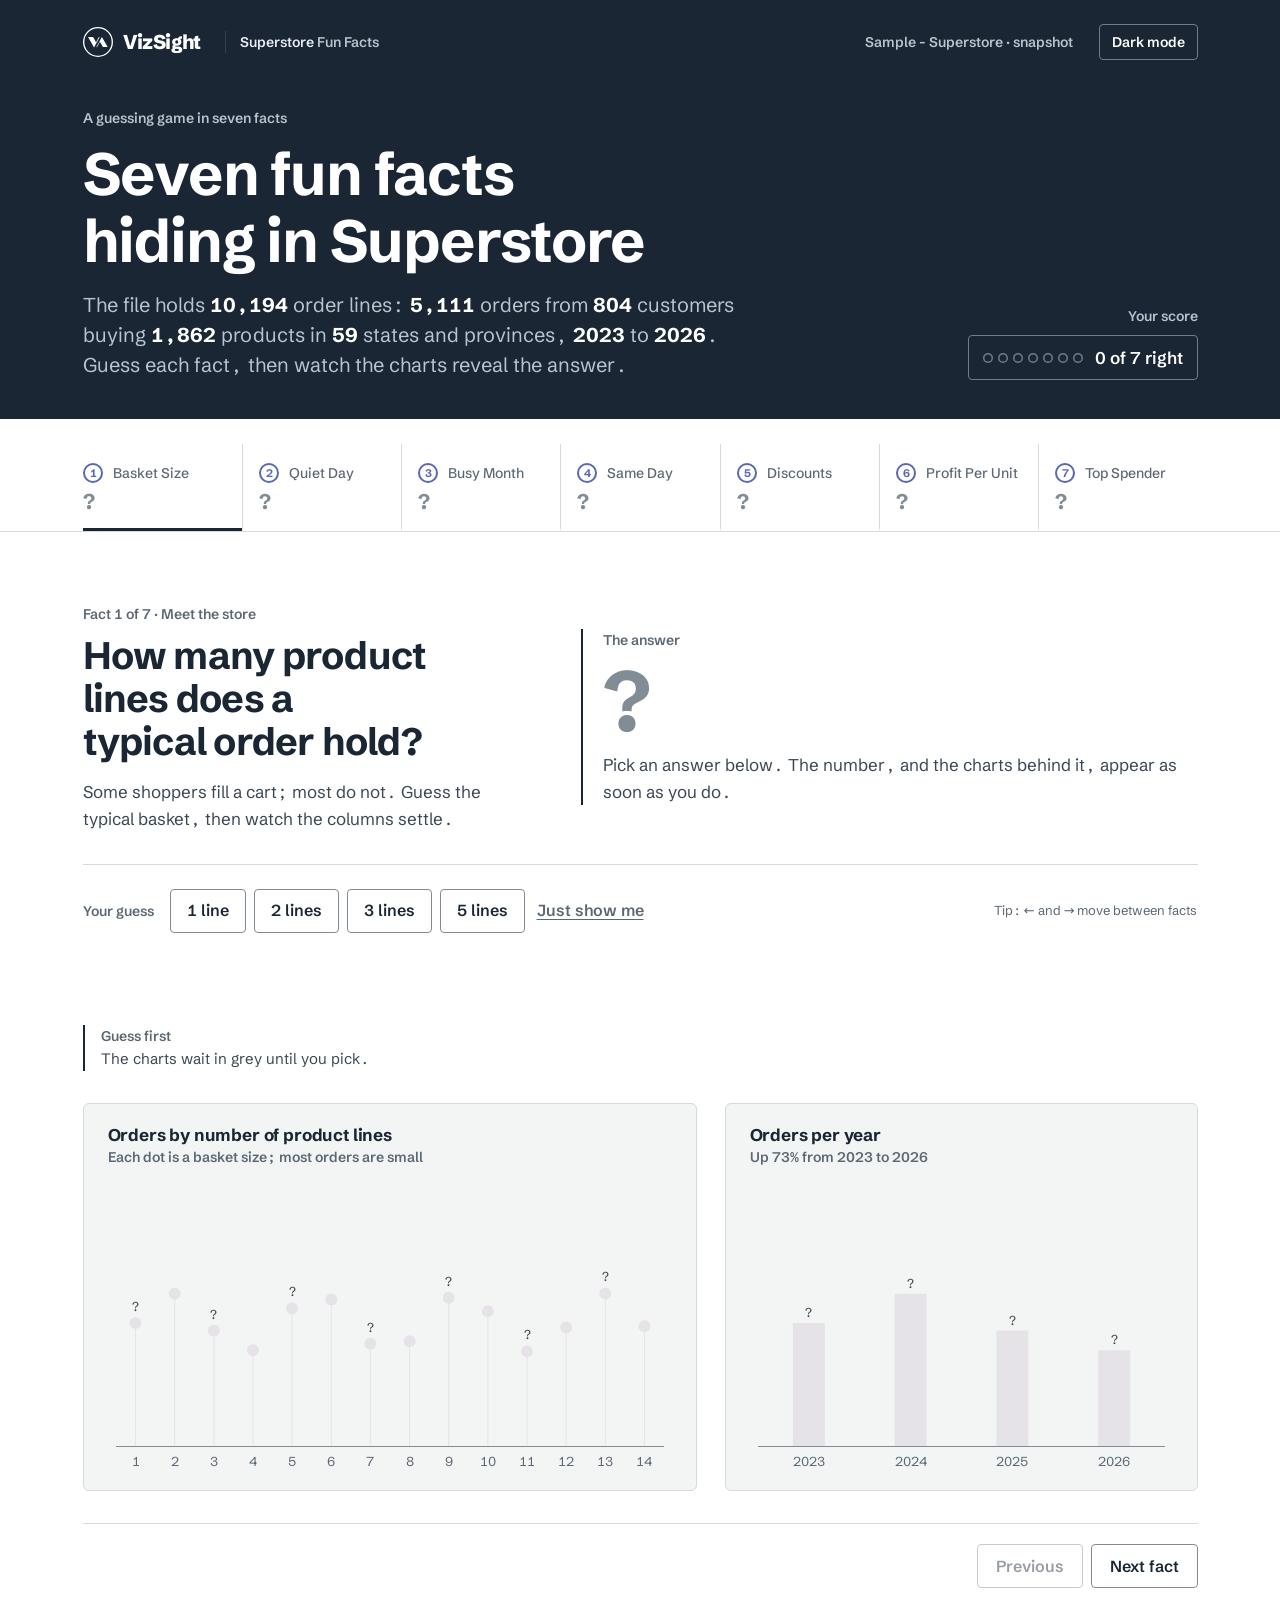
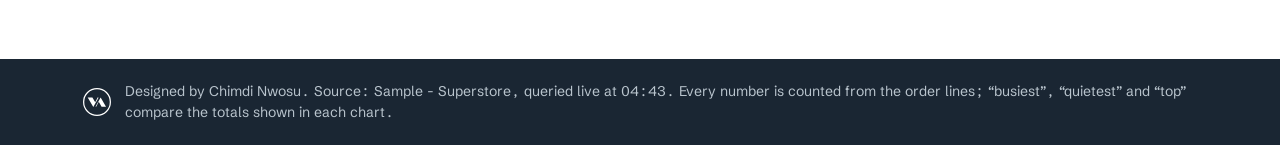
==== index.html @ 6e08bb54 "Add files via upload" ====
<!doctype html>
<html lang="en">
  <head>
    <meta charset="utf-8" />
    <meta name="viewport" content="width=device-width, initial-scale=1" />
    <title>Superstore Fun Facts</title>
    <link rel="stylesheet" href="src/styles.css" />
  </head>
  <body>
    <div id="app"></div>
    <!-- Static version for Tableau Public: data.js holds a snapshot of Sample - Superstore,
         and static-data.js answers the app's queries from it in place of the Tableau Extensions API. -->
    <script src="src/data.js"></script>
    <script src="src/static-data.js"></script>
    <script src="src/app.js"></script>
  </body>
</html>
---- src/styles.css ----
/* Superstore Fun Facts, VizSight Analytics data app design system v0.1 (tokens.css + DESIGN-SYSTEM.md). */
@font-face {
  font-family: "Schibsted Grotesk Variable";
  src: url("schibsted-grotesk-latin-wght-normal.woff2") format("woff2");
  font-weight: 400 900;
  font-style: normal;
  font-display: swap;
}

:root {
  /* chrome */
  --paper: #f3f5f4;
  --surface: #ffffff;
  --ink: #1a2633;
  --ink-2: #3a4754;
  --muted: #5b6773;
  --line: #d4dade;
  --line-strong: #828c95;
  --on-ink: #e9eef2;
  --on-ink-muted: #b9c4cd;
  --on-ink-rule: #33414e;
  --on-ink-line: #6f7d8a;

  /* data: Fieldnotes chart palette, Test 0.1. Positive stays the original green (confirmed), negative is the proposed #C45D51. */
  --data: #5868B2;          /* focus / highlighted mark: chart.state.focus */
  --data-soft: #BAC2E5;     /* comparison tint: indigo.03 */
  --data-neutral: #D9DBE2;  /* de-emphasized context: chart.state.deemphasized */
  --plan: #7B7D86;          /* chart.neutral: exactly on reference */
  --gridline: #E6E3E8;      /* chart.gridline */
  --placeholder: #E6E3E8;   /* pre-guess grey marks */
  --teal: #117a74;          /* positive / favorable: current green, kept */
  --negative: #C45D51;      /* negative / unfavorable: chart.semantic.negative */
  --redline: #3a4754;       /* variant: graphite annotation (system ink-2); burnt sienna #a8541f, orange #d9560b and magenta #c8235a were tried */

  /* kit categorical (assign by stable category ID: Alpha..Foxtrot = 01..06; first four are the core set) */
  --cat-01: #5868B2; --cat-02: #DE8555; --cat-03: #4698B8; --cat-04: #9B6BA8; --cat-05: #C96383; --cat-06: #687386;
  --mark-outline: #59606F;  /* needed around Apricot (2.77:1 on white) when its boundary matters */
  /* kit sequential, low to high */
  --seq-indigo-1: #F0F1FA; --seq-indigo-2: #D9DDF2; --seq-indigo-3: #BAC2E5; --seq-indigo-4: #8C99CF; --seq-indigo-5: #5868B2; --seq-indigo-6: #35437F;
  --seq-orchid-1: #F6EFF8; --seq-orchid-2: #E8D5ED; --seq-orchid-3: #D2B3DC; --seq-orchid-4: #B98BC6; --seq-orchid-5: #9B6BA8; --seq-orchid-6: #694773;
  /* kit signals */
  --signal-caution: #A66E12; --signal-critical: #A42F49;

  /* shape */
  --radius: 4px;
  --radius-sm: 3px;
  --radius-tag: 2px;
  --radius-board: 6px;
  --shadow-board: 0 30px 60px -40px rgba(26, 38, 51, .45);
  --wrap: 1200px;
  --gutter: clamp(1rem, 4vw, 2.5rem);
  --band: clamp(2.5rem, 5.5vw, 4.5rem);

  /* type */
  --font-sans: "Schibsted Grotesk Variable", ui-sans-serif, system-ui, sans-serif;
  --text-hero: clamp(2.5rem, 1.6rem + 3.8vw, 4.5rem);
  --text-heading: clamp(1.75rem, 1.4rem + 1.4vw, 2.25rem);
  --text-big-number: clamp(3rem, 2rem + 4vw, 5rem);
  --text-kpi: clamp(1.5rem, 1.1rem + 1.6vw, 2.6rem);

  /* chart roles read by app.js */
  --chart-accent: #5868B2;
  --chart-context: #D9DBE2;
  --chart-positive: #117a74;
  --chart-negative: #C45D51;
  --chart-placeholder: #E6E3E8;
  --app-ink: #1a2633;
  --app-ink-muted: #5b6773;
}

* { box-sizing: border-box; }

/* ---------- Dark theme: token overrides. Toggled by data-theme="dark" on <html>; app.js re-reads the chart tokens on switch. ---------- */
html[data-theme="dark"] {
  --paper: #1f2b38;
  --surface: #151e29;
  --ink: #eef2f5;
  --ink-2: #c9d2da;
  --muted: #9aa7b3;
  --line: #2f3d4b;
  --line-strong: #6f7d8a;
  --data: #8C99CF;
  --data-soft: #BAC2E5;
  --data-neutral: #3a4756;
  --plan: #9aa3ad;
  --gridline: #2f3d4b;
  --placeholder: #46566a;
  --teal: #3fb8ae;
  --negative: #e0796d;
  --mark-outline: #9aa7b3;
  color-scheme: dark;
}
html[data-theme="dark"] .hero { background: #0f1720; }
html[data-theme="dark"] .site-footer { background: #0f1720; color: var(--ink-2); }
html[data-theme="dark"] .site-footer b { color: var(--ink); }
html[data-theme="dark"] .brand-mark, html[data-theme="dark"] .site-footer img { filter: none; }
html[data-theme="dark"] .tile:hover { background: rgba(255, 255, 255, .06); }
html[data-theme="dark"] .tile-n { color: #0f1720; }
html[data-theme="dark"] .choice.right, html[data-theme="dark"] .seg button[aria-pressed="true"], html[data-theme="dark"] .btn.primary { color: #0f1720; }
html[data-theme="dark"] .btn.primary:hover:not([disabled]) { color: #0f1720; }
html[data-theme="dark"] .tip { background: #eef2f5; color: #1a2633; }
html[data-theme="dark"] .tip .tt, html[data-theme="dark"] .tip .tr span:last-child { color: #1a2633; }
html[data-theme="dark"] .tip .tr { color: #3a4754; }

/* Theme toggle sits at the right end of the hero brand bar */
.theme-toggle { margin-left: 16px; flex: none; display: inline-flex; align-items: center; gap: 8px; background: transparent; cursor: pointer;
  border: 1px solid var(--on-ink-line); border-radius: var(--radius); padding: 6px 12px; min-height: 32px; font-size: 14px; font-weight: 600; color: var(--hero-fg);
  transition: border-color 180ms ease-out; }
.theme-toggle:hover { border-color: var(--data); }
html[data-theme="dark"] .theme-toggle { color: #eef2f5; }
html, body {
  margin: 0;
  background: var(--paper);
  color: var(--ink-2);
  font-family: var(--font-sans);
  font-size: 17px;
  line-height: 1.6;
  font-variant-numeric: tabular-nums;
  -webkit-font-smoothing: antialiased;
}
#app { min-height: 100vh; display: flex; flex-direction: column; }
button { font: inherit; color: inherit; }
button:focus-visible { outline: 2px solid var(--data); outline-offset: 3px; }
b, strong { font-weight: 700; color: var(--ink); }
h1, h2 { text-wrap: balance; font-weight: 700; letter-spacing: -.02em; line-height: 1.12; margin: 0; }
p { text-wrap: pretty; }

.wrap { max-width: var(--wrap); margin: 0 auto; padding-left: var(--gutter); padding-right: var(--gutter); }

/* ---------- Eyebrow, labels ---------- */
.eyebrow { font-size: 14px; font-weight: 600; color: var(--muted); display: block; }
.eyebrow > span { display: none; }
.label { font-size: 14px; font-weight: 600; color: var(--muted); white-space: nowrap; }

/* ---------- Hero band (the one ink band) ---------- */
/* Hero: the one ink band, white text. --hero-fg is the strong text colour. On the lighter grey band the hero redefines the on-ink tokens locally (footer and tooltip keep the dark-band values). */
.hero { --hero-fg: #fff; background: var(--ink); color: var(--hero-fg); }
html[data-theme="dark"] .hero { --hero-fg: var(--ink); --on-ink: var(--ink); --on-ink-muted: var(--ink-2); --on-ink-rule: var(--line); --on-ink-line: var(--line-strong); }
.hero b { color: var(--hero-fg); }
.hero .eyebrow, .hero .label { color: var(--on-ink-muted); }
.brand { display: flex; align-items: center; gap: 10px; padding-top: 24px; padding-bottom: 8px; }
.brand-mark { width: 30px; height: 30px; display: block; }
.brand-name { font-size: 20px; font-weight: 800; letter-spacing: -.03em; color: var(--hero-fg); }
.brand-rule { display: none; }
.brand-app { font-size: 14px; font-weight: 600; color: var(--on-ink-muted); margin-left: 14px; padding-left: 14px; border-left: 1px solid var(--on-ink-rule); white-space: nowrap; }
.brand-app b { color: var(--on-ink); font-weight: 600; }
.brand-space { flex: 1; }
.brand-source { font-size: 14px; font-weight: 600; color: var(--on-ink-muted); white-space: nowrap; }

.top { padding-top: clamp(1.5rem, 3vw, 2.5rem); padding-bottom: clamp(1.5rem, 3vw, 2.5rem); }
.top-row { display: flex; align-items: flex-end; justify-content: space-between; gap: 48px; }
.top-row > div:first-child { flex: 1 1 auto; min-width: 0; }
.top h1 { font-size: clamp(2.25rem, 1.2rem + 3.2vw, 3.5rem); max-width: none; text-wrap: balance; color: var(--hero-fg); margin: 12px 0 16px; }
.intro { margin: 0; font-size: 20px; line-height: 1.5; color: var(--on-ink-muted); max-width: 40rem; }
.score { display: grid; gap: 8px; justify-items: end; flex: none; }
.score-row { display: flex; align-items: center; gap: 12px; border: 1px solid var(--on-ink-line); border-radius: var(--radius);
  padding: 8px 14px; font-weight: 600; color: var(--hero-fg); white-space: nowrap; }
.score-dots { display: inline-flex; gap: 5px; }
.score-dots i { width: 10px; height: 10px; border-radius: 50%; background: transparent; box-shadow: inset 0 0 0 1.5px var(--on-ink-line);
  transition: background-color 180ms ease-out; }
.score-dots i.got, .score-dots i.miss { background: #fff; box-shadow: none; }
.score-row.pop { animation: pop 420ms ease-out; }
@keyframes pop { 40% { transform: scale(1.06); } }

/* Fact tiles: KPI row on the white surface, below the hero, dividers between */
.tiles-band { background: var(--surface); padding-top: clamp(1rem, 2vw, 1.5rem); border-bottom: 1px solid var(--line); }
.tiles { display: grid; grid-template-columns: repeat(7, minmax(0, 1fr)); }
.tile { display: flex; flex-direction: column; gap: 6px; text-align: left; background: transparent; border: 0;
  border-left: 1px solid var(--line); border-bottom: 3px solid transparent; padding: 18px 16px 14px; cursor: pointer;
  transition: background-color 180ms ease-out, border-color 180ms ease-out; }
.tile:first-child { border-left: 0; padding-left: 0; }
.tile:hover { background: rgba(26, 38, 51, .05); }
.tile[aria-current="step"] { border-bottom-color: var(--ink); }
.tile-head { display: flex; align-items: center; gap: 8px; }
/* Redline marker (numbered list that is not a table): solid disc, white number, 16% halo. Scaled down from 26px to 20px. */
.tile-n { display: inline-grid; place-items: center; width: 20px; height: 20px; border-radius: 50%; flex: none;
  background: var(--data); color: #fff; font-size: 11px; font-weight: 700; line-height: 1; box-shadow: 0 0 0 3px #5868b229; margin-right: 2px;
  animation: markerPop 350ms cubic-bezier(.2, .8, .3, 1.3) both; }
/* Entrance: pop in once (scale .3 to 1, opacity 0 to 1, 350ms), 220ms apart in reading order */
.tile:nth-child(1) .tile-n { animation-delay: 0ms; }
.tile:nth-child(2) .tile-n { animation-delay: 220ms; }
.tile:nth-child(3) .tile-n { animation-delay: 440ms; }
.tile:nth-child(4) .tile-n { animation-delay: 660ms; }
.tile:nth-child(5) .tile-n { animation-delay: 880ms; }
.tile:nth-child(6) .tile-n { animation-delay: 1100ms; }
.tile:nth-child(7) .tile-n { animation-delay: 1320ms; }
@keyframes markerPop { from { transform: scale(.3); opacity: 0; } to { transform: scale(1); opacity: 1; } }
.tiles.settled .tile-n { animation: none; }
/* answered / not yet: an open ring with the number for facts not yet guessed, a solid disc with a tick once answered */
.tile:not(.done) .tile-n { background: transparent; color: var(--data); box-shadow: inset 0 0 0 2px var(--data); }
.tile:not(.done) .tile-name { color: var(--muted); font-weight: 500; }
.tile.done .tile-name { color: var(--ink); font-weight: 700; }
.tile.done .tile-n { box-shadow: 0 0 0 3px #5868b240; }
.tile.done[data-tone="pos"] .tile-n { background: var(--teal); box-shadow: 0 0 0 3px #117a7433; }
.tile.done[data-tone="neg"] .tile-n { background: var(--negative); box-shadow: 0 0 0 3px #c45d5133; }
html[data-theme="dark"] .tile:not(.done) .tile-n { color: #8f9ce0; box-shadow: inset 0 0 0 2px #8f9ce0; }
.kbd-hint { margin-left: auto; font-size: 13px; color: var(--muted); align-self: center; }
.score .skip { font-size: 14px; padding: 4px 4px; color: var(--on-ink-muted); }
.score .skip:hover { color: #fff; }
.tile-name { font-size: 14px; font-weight: 600; color: var(--muted); white-space: nowrap; overflow: hidden; text-overflow: ellipsis; }
/* KPI value never wraps and never leaves its cell: size it from the tile's own width (container query), not the viewport.
   The longest answers ("Wednesday", "−$1,981", "September") are about 9 characters, so 15cqw keeps them inside the padded cell. */
.tile { container-type: inline-size; }
.tile-big { font-size: clamp(1.25rem, 15cqw, 2.6rem); font-weight: 700; line-height: 1.1; color: var(--ink); white-space: nowrap; max-width: 100%;
  transform-origin: 50% 60%; }
.tile-big.hidden { color: var(--line-strong); }
.tile-big.flip { animation: flip 600ms cubic-bezier(.2, .7, .2, 1); }
@keyframes flip { from { transform: rotateX(90deg); opacity: 0; } to { transform: none; opacity: 1; } }
/* Signed numbers on light bands: teal / negative with an arrow cue */
.pos { color: var(--teal); }
.neg { color: var(--negative); }

/* ---------- Bands ---------- */
.body { background: var(--surface); padding-top: var(--band); padding-bottom: var(--band); }
.card { animation: none; }
.card.enter-next { animation: enterNext 450ms cubic-bezier(.2, .7, .2, 1); }
.card.enter-prev { animation: enterPrev 450ms cubic-bezier(.2, .7, .2, 1); }
@keyframes enterNext { from { opacity: .35; transform: translateY(16px); } to { opacity: 1; transform: none; } }
@keyframes enterPrev { from { opacity: .35; transform: translateY(16px); } to { opacity: 1; transform: none; } }

/* Finding band: text 5fr, finding number + chart 7fr */
.head { display: grid; grid-template-columns: minmax(0, 5fr) minmax(0, 7fr); gap: clamp(2rem, 4.5vw, 4.5rem); align-items: center; }
.card h2 { font-size: var(--text-heading); max-width: 24ch; margin: 10px 0 14px; color: var(--ink); }
.swap { animation: swap 450ms cubic-bezier(.2, .7, .2, 1); }
@keyframes swap { from { opacity: .35; transform: translateY(8px); } to { opacity: 1; transform: none; } }
.lede { margin: 0; font-size: 17px; line-height: 1.6; color: var(--ink-2); max-width: 36rem; }

.finding { border-left: 2px solid var(--ink); padding-left: 20px; min-height: 0; }
.finding .v { font-size: var(--text-big-number); font-weight: 700; line-height: 1.05; letter-spacing: -.02em; margin: 4px 0 6px;
  white-space: nowrap; color: var(--data); }
.finding .v.hidden { color: var(--line-strong); }
.finding .v.pos { color: var(--teal); }
.finding .v.neg { color: var(--negative); }
.finding .c { font-size: 17px; color: var(--ink-2); margin: 0; max-width: 36rem; }
.finding .why { margin: 14px 0 0; padding-top: 12px; border-top: 1px solid var(--line); font-size: 15px; color: var(--ink-2); }
.finding .why .label { display: block; margin-bottom: 2px; font-size: 14px; }

/* Quiz row: ghost choice buttons, selected in ink */
.quiz { display: grid; grid-template-columns: minmax(0, 1fr); gap: 12px; margin-top: 32px; padding-top: 24px; border-top: 1px solid var(--line); }
.qrow { display: flex; flex-wrap: wrap; align-items: center; gap: 8px; }
.qrow .label { margin-right: 8px; }
.choice { background: transparent; color: var(--ink); border: 1.5px solid var(--line-strong); border-radius: var(--radius);
  padding: 8px 16px; min-height: 40px; font-size: 16px; font-weight: 600; cursor: pointer; white-space: nowrap;
  transition: border-color 180ms ease-out, background-color 180ms ease-out, color 180ms ease-out, opacity 180ms ease-out; }
.choice:hover:not([disabled]) { border-color: var(--data); color: var(--data); }
.choice[disabled] { cursor: default; }
.choice.right { background: var(--ink); border-color: var(--ink); color: #fff; }
.choice.right .tick { margin-left: 6px; font-weight: 700; }
.choice.wrong { border-color: var(--negative); color: var(--negative); text-decoration: line-through; }
.choice.faded { opacity: .5; }
.skip { border: 0; background: none; padding: 8px 4px; font-size: 16px; font-weight: 600; color: var(--muted); cursor: pointer;
  text-decoration: underline; text-underline-offset: 3px; white-space: nowrap; }
.skip:hover { color: var(--data); }
.verdict { margin: 0; font-size: 15px; color: var(--ink-2); display: flex; align-items: center; gap: 10px; }
.verdict.in { animation: swap 400ms cubic-bezier(.2, .7, .2, 1); }
/* Finding tag: outlined, 1px in its own colour, 2px radius */
.badge { display: inline-flex; align-items: center; border-radius: var(--radius-tag); padding: 1px 8px; font-size: 12px; font-weight: 600;
  white-space: nowrap; flex: none; background: transparent; }
.badge.right { border: 1px solid var(--teal); color: var(--teal); }
.badge.miss { border: 1px solid var(--negative); color: var(--negative); }

/* Controls row */
.controls { display: grid; grid-template-columns: minmax(0, 1fr); gap: 16px; margin-top: 24px; }
.ctl { display: flex; align-items: center; gap: 20px; flex-wrap: wrap; min-height: 40px; }
.seg { display: inline-flex; flex-wrap: wrap; gap: 8px; }
.seg button { background: transparent; border: 1.5px solid var(--line-strong); border-radius: var(--radius); padding: 6px 14px; min-height: 36px;
  font-size: 15px; font-weight: 600; color: var(--ink); cursor: pointer; white-space: nowrap;
  transition: color 180ms ease-out, border-color 180ms ease-out, background-color 180ms ease-out; }
.seg button:hover { border-color: var(--data); color: var(--data); }
.seg button[aria-pressed="true"] { background: var(--ink); border-color: var(--ink); color: #fff; }
.ctl-note { font-size: 15px; color: var(--ink-2); }
.hint { margin: 0; font-size: 15px; color: var(--ink-2); border-left: 2px solid var(--ink); padding-left: 16px; max-width: 44rem; }
.hint .label { display: block; margin-bottom: 0; font-size: 14px; }

/* Chart cards: paper on a surface band, 1px line, 6px radius, no shadow */
.charts { display: flex; gap: 28px; margin-top: 32px; align-items: flex-start; }
.chart { flex: none; min-width: 0; background: var(--paper); border: 1px solid var(--line); border-radius: var(--radius-board); padding: 20px 24px 16px; }
.chart .ctitle { font-size: 17px; font-weight: 700; letter-spacing: -.01em; color: var(--ink); margin: 0; white-space: nowrap; line-height: 1.3; }
.chart .csub { font-size: 14px; font-weight: 600; color: var(--muted); margin: 2px 0 10px; white-space: nowrap; line-height: 1.3; }
.chart svg { display: block; overflow: visible; font-family: var(--font-sans); }
.chart svg text { font-size: 13px; font-weight: 400; fill: var(--muted); font-variant-numeric: tabular-nums; }
.chart svg text.name { fill: var(--muted); }
.chart svg text.vlab { fill: var(--ink-2); paint-order: stroke; stroke: var(--paper); stroke-width: 4px; stroke-linejoin: round; }
.chart svg .gridline { stroke: var(--gridline); stroke-width: 1; shape-rendering: crispEdges; }
.chart svg .zeroline { stroke: var(--line-strong); stroke-width: 1; shape-rendering: crispEdges; }
.chart svg .hit { fill: transparent; }
.chart svg .mark { transition: opacity 150ms ease-out; }
.chart svg g:hover > .mark { opacity: .8; }
.chart svg .fade-in { animation: fadeIn 400ms ease-out; }
@keyframes fadeIn { from { opacity: 0; } to { opacity: 1; } }
.legend { display: flex; gap: 16px; font-size: 13px; color: var(--muted); margin: 0 0 6px; white-space: nowrap; }
.legend span { display: inline-flex; align-items: center; gap: 6px; }
.legend i { width: 10px; height: 10px; border-radius: 2px; display: inline-block; }

/* Navigation row */
.footer { display: flex; justify-content: space-between; align-items: center; gap: 12px; border-top: 1px solid var(--line);
  margin-top: 32px; padding-top: 20px; font-size: 14px; color: var(--muted); }
.navbtns { display: flex; gap: 8px; }
.btn { font: 600 16px/1 var(--font-sans); border-radius: var(--radius); padding: 12px 18px; min-height: 44px; cursor: pointer;
  border: 1.5px solid var(--line-strong); background: transparent; color: var(--ink); white-space: nowrap;
  transition: background-color 180ms ease-out, border-color 180ms ease-out, color 180ms ease-out; }
.btn:hover:not([disabled]) { border-color: var(--data); color: var(--data); }
.btn.primary { background: var(--ink); border-color: var(--ink); color: #fff; }
.btn.primary:hover:not([disabled]) { background: var(--data); border-color: var(--data); color: #fff; }
.btn[disabled] { opacity: .45; cursor: not-allowed; }

/* Source and method footer (ink band, white mark) */
/* Footer matches the hero: ink band, white mark, white text */
.site-footer { background: var(--ink); color: var(--on-ink-muted); margin-top: auto; }
.site-footer .wrap { display: flex; align-items: center; gap: 14px; padding-top: 22px; padding-bottom: 22px; font-size: 14px; line-height: 1.5; }
.site-footer img { width: 28px; height: 28px; flex: none; }
.site-footer b { color: #fff; }

/* Tooltip: ink fill, white text, 4px radius, max 260px */
.tip { position: fixed; z-index: 20; pointer-events: none; background: var(--ink); border-radius: var(--radius); padding: 10px 12px;
  font-size: 13px; line-height: 1.45; color: #fff; min-width: 160px; max-width: 260px; opacity: 0; transition: opacity 150ms ease-out; }
.tip.on { opacity: 1; }
.tip .tt { color: #fff; font-size: 13px; font-weight: 700; margin-bottom: 4px; }
.tip .tr { display: flex; justify-content: space-between; gap: 16px; color: var(--on-ink-muted); }
.tip .tr span:last-child { color: #fff; font-variant-numeric: tabular-nums; }

/* Loading and errors: ink text on surface, 2px line-strong left rule (never data colours) */
.loading { padding: 80px 32px; text-align: center; color: var(--ink-2); font-size: 17px; }
.loading .bars { display: inline-flex; gap: 6px; align-items: flex-end; height: 40px; margin-bottom: 14px; }
.loading .bars i { width: 10px; background: var(--data-neutral); animation: grow 900ms ease-out infinite alternate; }
.loading .bars i:nth-child(2) { animation-delay: .15s; } .loading .bars i:nth-child(3) { animation-delay: .3s; } .loading .bars i:nth-child(4) { animation-delay: .45s; }
@keyframes grow { from { height: 10px; } to { height: 40px; } }
.error { margin: 24px var(--gutter); padding: 12px 16px; background: var(--surface); border-left: 2px solid var(--line-strong); color: var(--ink); font-size: 15px; }
.error b { display: block; margin-bottom: 2px; }

@media (max-width: 1100px) { .tiles { grid-template-columns: repeat(4, minmax(0, 1fr)); } .tile:nth-child(4n+1) { border-left: 0; padding-left: 0; } }
@media (max-width: 860px) {
  .head { grid-template-columns: minmax(0, 1fr); gap: 24px; }
  .charts { flex-direction: column; }
  .top-row { flex-direction: column; align-items: flex-start; gap: 20px; }
  .score { justify-items: start; }
}
@media (max-width: 520px) { .tiles { grid-template-columns: repeat(2, minmax(0, 1fr)); } .tile:nth-child(odd) { border-left: 0; padding-left: 0; } }
html.still *, html.still *::before, html.still *::after { animation: none !important; transition: none !important; }
@media (prefers-reduced-motion: reduce) {
  *, *::before, *::after { animation: none !important; transition: none !important; }
}
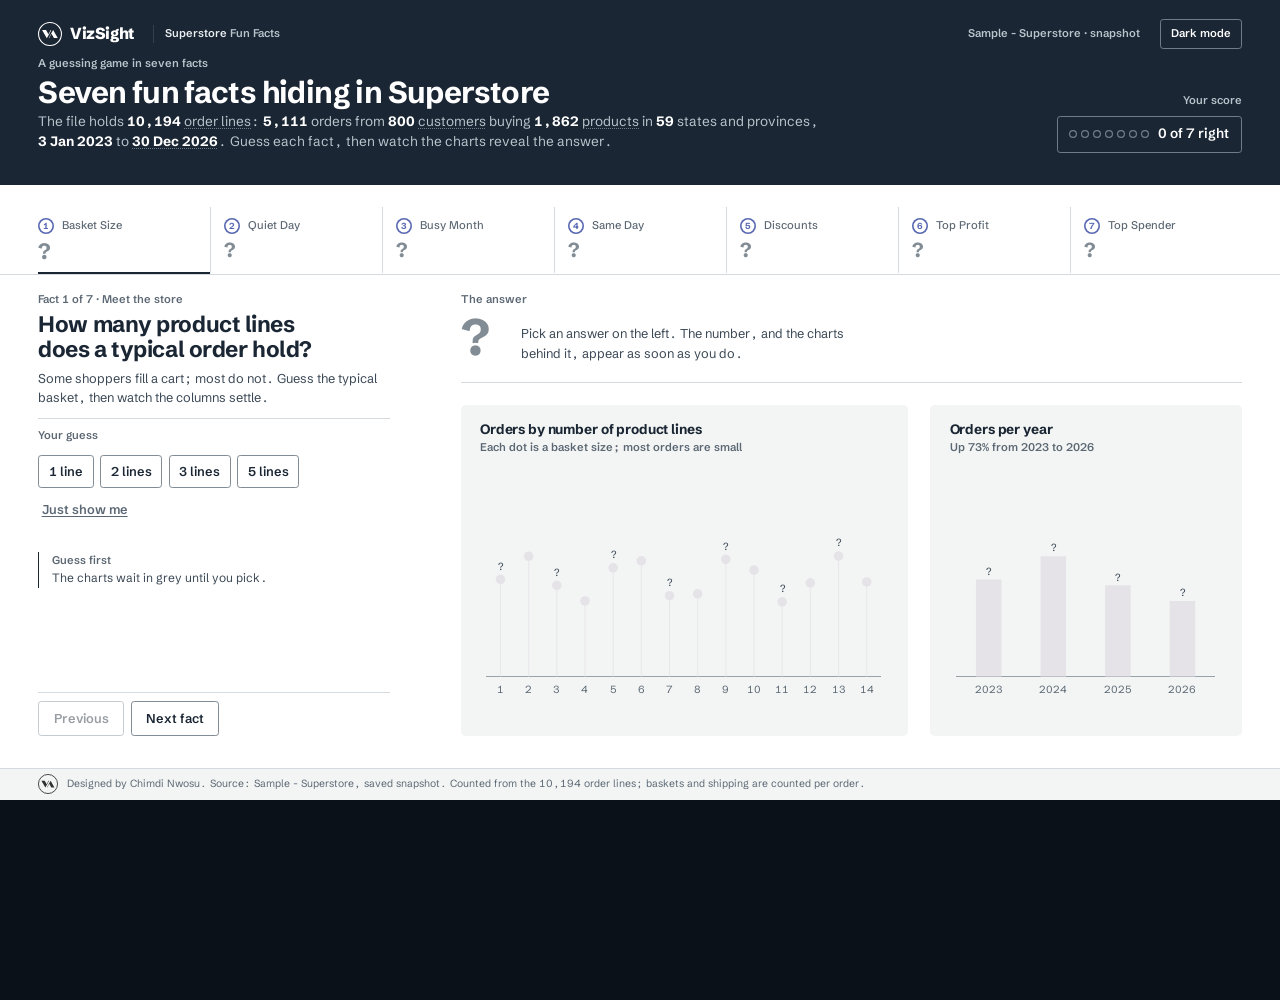
==== commit 03ca24a1: "Make the landscape (1600 x 1000) version the main page The landscape build is now at the site root. " ====
--- a/index.html
+++ b/index.html
@@ -5,11 +5,24 @@
     <meta name="viewport" content="width=device-width, initial-scale=1" />
     <title>Superstore Fun Facts</title>
     <link rel="stylesheet" href="src/styles.css" />
+    <link rel="stylesheet" href="src/landscape.css" />
+    <style>
+      /* Built for a 1600 x 1000 Tableau web page object. In any other window the canvas shrinks to fit. */
+      html, body { margin: 0; background: #0b1118; }
+      #app { width: 1600px; height: 1000px; min-height: 0; }
+    </style>
   </head>
   <body>
     <div id="app"></div>
+    <script>
+      (function () {
+        function fit() { var s = Math.min(1, window.innerWidth / 1600, window.innerHeight / 1000); document.body.style.zoom = s; }
+        window.addEventListener('resize', fit); fit();
+      })();
+    </script>
     <!-- Static version for Tableau Public: data.js holds a snapshot of Sample - Superstore,
-         and static-data.js answers the app's queries from it in place of the Tableau Extensions API. -->
+         and static-data.js answers the app's queries from it in place of the Tableau Extensions API.
+         The portrait version (1200 x 2000) lives in portrait/. -->
     <script src="src/data.js"></script>
     <script src="src/static-data.js"></script>
     <script src="src/app.js"></script>
--- a/src/styles.css
+++ b/src/styles.css
@@ -29,7 +29,7 @@
   --gridline: #E6E3E8;      /* chart.gridline */
   --placeholder: #E6E3E8;   /* pre-guess grey marks */
   --teal: #117a74;          /* positive / favorable: current green, kept */
-  --negative: #C45D51;      /* negative / unfavorable: chart.semantic.negative */
+  --negative: #DB6A93;      /* negative: soft pink, a lighter cousin of the redline magenta so annotations stay distinct (3.2:1: marks and numbers 24px+ only) */
   --redline: #3a4754;       /* variant: graphite annotation (system ink-2); burnt sienna #a8541f, orange #d9560b and magenta #c8235a were tried */
 
   /* kit categorical (assign by stable category ID: Alpha..Foxtrot = 01..06; first four are the core set) */
@@ -62,7 +62,7 @@
   --chart-accent: #5868B2;
   --chart-context: #D9DBE2;
   --chart-positive: #117a74;
-  --chart-negative: #C45D51;
+  --chart-negative: #DB6A93;
   --chart-placeholder: #E6E3E8;
   --app-ink: #1a2633;
   --app-ink-muted: #5b6773;
@@ -74,7 +74,7 @@
 html[data-theme="dark"] {
   --paper: #1f2b38;
   --surface: #151e29;
-  --ink: #eef2f5;
+  --ink: #e3e8ec; /* softened from #eef2f5 so big headings do not glare on the dark surface */
   --ink-2: #c9d2da;
   --muted: #9aa7b3;
   --line: #2f3d4b;
@@ -86,7 +86,7 @@
   --gridline: #2f3d4b;
   --placeholder: #46566a;
   --teal: #3fb8ae;
-  --negative: #e0796d;
+  --negative: #F08DB2;      /* dark-mode soft pink (7.3:1 on surface) */
   --mark-outline: #9aa7b3;
   color-scheme: dark;
 }
@@ -97,6 +97,7 @@
 html[data-theme="dark"] .tile:hover { background: rgba(255, 255, 255, .06); }
 html[data-theme="dark"] .tile-n { color: #0f1720; }
 html[data-theme="dark"] .choice.right, html[data-theme="dark"] .seg button[aria-pressed="true"], html[data-theme="dark"] .btn.primary { color: #0f1720; }
+html[data-theme="dark"] .choice.right, html[data-theme="dark"] .seg button[aria-pressed="true"], html[data-theme="dark"] .btn.primary { background: #c5ced6; border-color: #c5ced6; } /* filled controls a step greyer than text: a large white block glares more than letters do */
 html[data-theme="dark"] .btn.primary:hover:not([disabled]) { color: #0f1720; }
 html[data-theme="dark"] .tip { background: #eef2f5; color: #1a2633; }
 html[data-theme="dark"] .tip .tt, html[data-theme="dark"] .tip .tr span:last-child { color: #1a2633; }
@@ -192,7 +193,7 @@
 .tile.done .tile-name { color: var(--ink); font-weight: 700; }
 .tile.done .tile-n { box-shadow: 0 0 0 3px #5868b240; }
 .tile.done[data-tone="pos"] .tile-n { background: var(--teal); box-shadow: 0 0 0 3px #117a7433; }
-.tile.done[data-tone="neg"] .tile-n { background: var(--negative); box-shadow: 0 0 0 3px #c45d5133; }
+.tile.done[data-tone="neg"] .tile-n { background: var(--negative); box-shadow: 0 0 0 3px #db6a9333; }
 html[data-theme="dark"] .tile:not(.done) .tile-n { color: #8f9ce0; box-shadow: inset 0 0 0 2px #8f9ce0; }
 .kbd-hint { margin-left: auto; font-size: 13px; color: var(--muted); align-self: center; }
 .score .skip { font-size: 14px; padding: 4px 4px; color: var(--on-ink-muted); }
@@ -209,6 +210,11 @@
 /* Signed numbers on light bands: teal / negative with an arrow cue */
 .pos { color: var(--teal); }
 .neg { color: var(--negative); }
+/* Soft pink is under 4.5:1, so negative numbers in running text stay ink and only the arrow wears the pink.
+   Headlines (24px and up) can wear it, as can the tile values and the big finding number. */
+b.neg { color: var(--ink); }
+b.neg .arr { color: var(--negative); }
+.card h2 b.neg { color: var(--negative); }
 
 /* ---------- Bands ---------- */
 .body { background: var(--surface); padding-top: var(--band); padding-bottom: var(--band); }
@@ -246,7 +252,7 @@
 .choice[disabled] { cursor: default; }
 .choice.right { background: var(--ink); border-color: var(--ink); color: #fff; }
 .choice.right .tick { margin-left: 6px; font-weight: 700; }
-.choice.wrong { border-color: var(--negative); color: var(--negative); text-decoration: line-through; }
+.choice.wrong { border-color: var(--negative); color: var(--ink-2); text-decoration: line-through; text-decoration-color: var(--negative); }
 .choice.faded { opacity: .5; }
 .skip { border: 0; background: none; padding: 8px 4px; font-size: 16px; font-weight: 600; color: var(--muted); cursor: pointer;
   text-decoration: underline; text-underline-offset: 3px; white-space: nowrap; }
@@ -257,7 +263,7 @@
 .badge { display: inline-flex; align-items: center; border-radius: var(--radius-tag); padding: 1px 8px; font-size: 12px; font-weight: 600;
   white-space: nowrap; flex: none; background: transparent; }
 .badge.right { border: 1px solid var(--teal); color: var(--teal); }
-.badge.miss { border: 1px solid var(--negative); color: var(--negative); }
+.badge.miss { border: 1px solid var(--negative); color: var(--ink-2); }
 
 /* Controls row */
 .controls { display: grid; grid-template-columns: minmax(0, 1fr); gap: 16px; margin-top: 24px; }
@@ -337,6 +343,16 @@
 }
 @media (max-width: 520px) { .tiles { grid-template-columns: repeat(2, minmax(0, 1fr)); } .tile:nth-child(odd) { border-left: 0; padding-left: 0; } }
 html.still *, html.still *::before, html.still *::after { animation: none !important; transition: none !important; }
+/* Scatter dots: a hairline in the card colour keeps overlapping customers apart; hover lifts one. */
+.chart svg .sdot { stroke: var(--paper); stroke-width: 1px; transition: r 180ms ease-out, fill-opacity 180ms ease-out; }
+.chart svg.has-lift .sdot { fill-opacity: .35; }
+.chart svg.has-lift .sdot.is-lifted { r: 7px; fill-opacity: 1; stroke: var(--ink); stroke-width: 1.5px; }
 @media (prefers-reduced-motion: reduce) {
   *, *::before, *::after { animation: none !important; transition: none !important; }
 }
+
+/* Terms with a definition or note: dotted underline; the note opens in the chart tooltip on hover or focus. */
+.term { text-decoration: underline dotted; text-decoration-color: var(--line-strong); text-decoration-thickness: 1.5px; text-underline-offset: 3px; cursor: help; }
+.term:focus-visible { outline: 2px solid var(--data); outline-offset: 2px; border-radius: 2px; }
+.hero .term { text-decoration-color: var(--on-ink-line); }
+.tip .tn { font-weight: 400; }
--- a/src/landscape.css
+++ b/src/landscape.css
@@ -0,0 +1,80 @@
+/* Landscape layout: a fixed 1600 x 1000 canvas with no scrolling, spaced like the portrait version.
+   Loaded after styles.css. It only changes layout and sizes; colours, type and components come from styles.css. */
+
+#app { height: 100vh; min-height: 0; overflow: hidden; }
+.wrap { max-width: none; padding-left: 48px; padding-right: 48px; }
+
+/* Hero: brand bar, then headline and intro beside the score (portrait spacing) */
+.brand { padding-top: 24px; padding-bottom: 2px; }
+.top { padding-top: 6px; padding-bottom: 40px; }
+.top-row { flex-direction: row; align-items: flex-end; gap: 48px; }
+.top h1 { font-size: 38px; margin: 2px 0 4px; text-wrap: nowrap; }
+.intro { font-size: 17px; max-width: 62rem; }
+.score { justify-items: end; }
+
+/* Fact tiles: always one row of seven (the canvas never narrows) */
+.tiles-band { padding-top: 28px; } /* with the tile's own 12px, the white section opens 40px above the tile text */
+.tiles { grid-template-columns: repeat(7, minmax(0, 1fr)); }
+.tile:nth-child(n) { border-left: 1px solid var(--line); padding: 12px 16px 10px; }
+.tile:first-child { border-left: 0; padding-left: 0; }
+.tile-big { font-size: clamp(1.25rem, 14cqw, 2.1rem); }
+
+/* Stage: text column beside a visual column, filling the space between the tiles and the footer */
+.body { flex: 1 1 auto; min-height: 0; padding-top: 20px; padding-bottom: 40px; display: flex; }
+.body > .wrap { flex: 1 1 auto; min-height: 0; width: 100%; }
+.card { height: 100%; display: grid; grid-template-columns: 440px minmax(0, 1fr); column-gap: 88px; }
+.col-text { display: flex; flex-direction: column; min-height: 0; }
+.col-visual { display: flex; flex-direction: column; min-height: 0; min-width: 0; }
+
+.col-text .head { display: block; }
+.card h2 { font-size: 28px; max-width: none; margin: 4px 0 8px; }
+.lede { font-size: 16px; line-height: 1.5; }
+
+.quiz { margin-top: 14px; padding-top: 10px; gap: 10px; }
+.qrow { gap: 8px; }
+.qrow .label { flex-basis: 100%; margin: 0 0 4px; }
+.choice { padding: 7px 12px; min-height: 40px; font-size: 16px; }
+.skip { font-size: 16px; padding: 6px 4px; }
+.kbd-hint { display: none; }
+
+.controls { margin-top: 12px; gap: 12px; }
+.ctl { gap: 14px; min-height: 0; }
+.seg { gap: 8px; }
+.seg button { padding: 6px 12px; min-height: 36px; font-size: 15px; }
+/* Four options that cannot fit one row sit two by two, so no option is left alone on a line. */
+.seg:has(> button:nth-child(4):last-child) { display: inline-grid; grid-template-columns: repeat(2, auto); justify-content: start; }
+.hint { font-size: 15px; line-height: 1.55; }
+
+.footer { margin-top: auto; padding-top: 10px; }
+
+/* Finding: a strip across the top of the visual column (number, what it means, why it matters) */
+.finding { display: grid; grid-template-columns: auto minmax(0, 1fr) minmax(0, 1fr); column-gap: 40px; align-items: end;
+  border-left: 0; border-bottom: 1px solid var(--line); padding: 0 0 22px; }
+.finding > .label { grid-column: 1 / -1; }
+.finding .v { font-size: 64px; margin: 2px 0 0; grid-column: 1; }
+.finding .c { font-size: 16px; line-height: 1.55; grid-column: 2; align-self: end; }
+.finding .why { grid-column: 3; margin: 0; padding: 0 0 0 24px; border-top: 0; border-left: 1px solid var(--line); font-size: 15px; line-height: 1.55; align-self: end; }
+
+/* Charts: fill the rest of the visual column */
+.charts { flex: 1 1 auto; flex-direction: row; min-height: 0; margin-top: 28px; gap: 28px; align-items: stretch; }
+.chart { padding: 20px 24px 16px; }
+
+/* Footer: one line */
+.site-footer .wrap { padding-top: 8px; padding-bottom: 8px; font-size: 13px; gap: 12px; }
+.site-footer img { width: 24px; height: 24px; }
+
+/* Footer, option 1: a light grey band instead of a second navy one, so the hero carries the brand weight
+   and the footer quietly closes the page. Grey text, hairline above, the logo in ink. */
+.site-footer { background: var(--paper); color: var(--muted); border-top: 1px solid var(--line); }
+.site-footer .wrap { padding-top: 7px; } /* 1px less, so the hairline keeps the canvas at 1000px */
+.site-footer b { color: var(--ink); }
+.site-footer img { filter: brightness(0); opacity: .8; }
+html[data-theme="dark"] .site-footer { background: var(--paper); color: var(--muted); border-top-color: var(--line); }
+html[data-theme="dark"] .site-footer img { filter: none; opacity: .85; }
+
+/* Previous / Next sit on the text column's left edge, like everything else in the column. */
+.col-text .footer { justify-content: flex-start; }
+.col-text .footer > span:empty { display: none; }
+
+/* Chart cards: no border; the pale grey alone marks each card on the white page (owner choice, 25 Nov 2026). */
+.chart { border: 0; }
